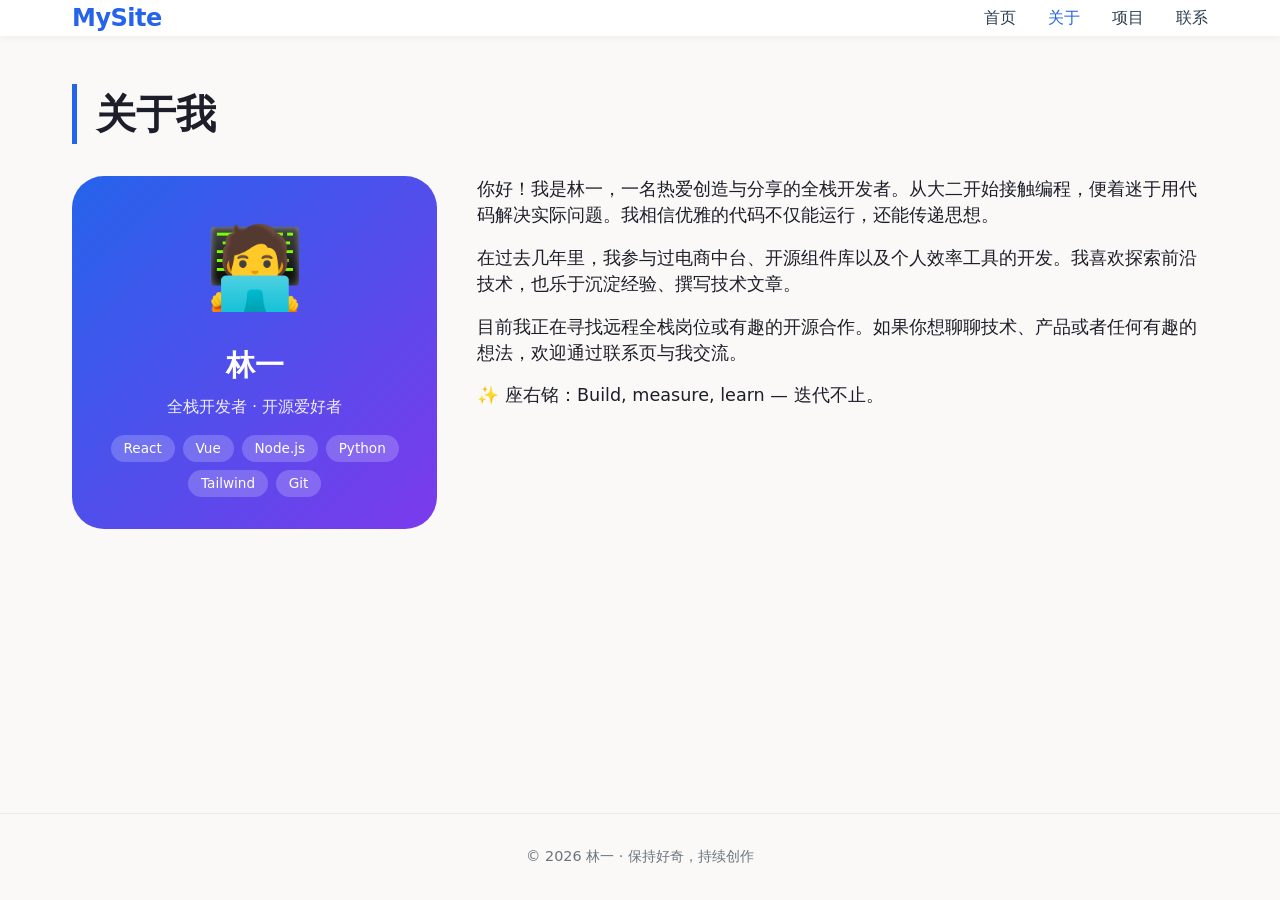
==== pages/about.html @ be33225a "Add files via upload" ====
<!DOCTYPE html>
<html lang="zh-CN">
<head>
    <meta charset="UTF-8">
    <meta name="viewport" content="width=device-width, initial-scale=1.0">
    <title>关于我 | 林一</title>
    <link rel="stylesheet" href="../assets/css/style.css">
</head>
<body>
    <nav class="main-nav">
        <div class="container nav-container">
            <div class="logo"><a href="../index.html">MySite</a></div>
            <ul class="nav-links">
                <li><a href="../index.html">首页</a></li>
                <li><a href="about.html">关于</a></li>
                <li><a href="projects.html">项目</a></li>
                <li><a href="contact.html">联系</a></li>
            </ul>
        </div>
    </nav>

    <main>
        <div class="container">
            <h1 class="page-title">关于我</h1>
            <div class="about-grid">
                <div class="avatar">
                    <div class="avatar-icon">🧑‍💻</div>
                    <h2>林一</h2>
                    <div class="tagline">全栈开发者 · 开源爱好者</div>
                    <div class="skills">
                        <span>React</span><span>Vue</span><span>Node.js</span>
                        <span>Python</span><span>Tailwind</span><span>Git</span>
                    </div>
                </div>
                <div class="bio">
                    <p>你好！我是林一，一名热爱创造与分享的全栈开发者。从大二开始接触编程，便着迷于用代码解决实际问题。我相信优雅的代码不仅能运行，还能传递思想。</p>
                    <p>在过去几年里，我参与过电商中台、开源组件库以及个人效率工具的开发。我喜欢探索前沿技术，也乐于沉淀经验、撰写技术文章。</p>
                    <p>目前我正在寻找远程全栈岗位或有趣的开源合作。如果你想聊聊技术、产品或者任何有趣的想法，欢迎通过联系页与我交流。</p>
                    <p>✨ 座右铭：Build, measure, learn — 迭代不止。</p>
                </div>
            </div>
        </div>
    </main>

    <footer>
        <div class="container">
            <p>© 2026 林一 · 保持好奇，持续创作</p>
        </div>
    </footer>

    <script src="../assets/js/main.js"></script>
</body>
</html>
---- assets/css/style.css ----
/* ===== 全局重置 & 基础样式 ===== */
* {
    margin: 0;
    padding: 0;
    box-sizing: border-box;
}

body {
    font-family: system-ui, -apple-system, 'Segoe UI', Roboto, 'Helvetica Neue', sans-serif;
    background: #faf9f8;
    color: #1e1e2a;
    line-height: 1.5;
    display: flex;
    flex-direction: column;
    min-height: 100vh;
}

/* 容器：统一内容宽度 */
.container {
    max-width: 1200px;
    margin: 0 auto;
    padding: 0 2rem;
}

/* ===== 导航栏 ===== */
.main-nav {
    background: white;
    box-shadow: 0 2px 8px rgba(0,0,0,0.05);
    position: sticky;
    top: 0;
    z-index: 100;
}

.nav-container {
    display: flex;
    justify-content: space-between;
    align-items: center;
    flex-wrap: wrap;
    gap: 1rem;
}

.logo a {
    font-size: 1.5rem;
    font-weight: 700;
    text-decoration: none;
    color: #2563eb;
    letter-spacing: -0.5px;
}

.nav-links {
    display: flex;
    gap: 2rem;
    list-style: none;
}

.nav-links a {
    text-decoration: none;
    color: #2c3e50;
    font-weight: 500;
    transition: color 0.2s;
}

.nav-links a:hover,
.nav-links a.active {
    color: #2563eb;
}

/* ===== 主要内容区 ===== */
main {
    flex: 1;
    padding: 3rem 0 4rem;
}

.page-title {
    font-size: 2.5rem;
    margin-bottom: 2rem;
    border-left: 5px solid #2563eb;
    padding-left: 1.2rem;
}

/* ===== 关于页面 ===== */
.about-grid {
    display: grid;
    grid-template-columns: 1fr 2fr;
    gap: 2.5rem;
    align-items: start;
}

.avatar {
    background: linear-gradient(135deg, #2563eb, #7c3aed);
    border-radius: 2rem;
    padding: 2rem;
    text-align: center;
    color: white;
}

.avatar-icon {
    font-size: 5rem;
    margin-bottom: 1rem;
}

.avatar h2 {
    font-size: 1.8rem;
    margin-bottom: 0.5rem;
}

.tagline {
    font-size: 1rem;
    opacity: 0.9;
}

.skills {
    margin-top: 1rem;
    display: flex;
    flex-wrap: wrap;
    gap: 0.5rem;
    justify-content: center;
}

.skills span {
    background: rgba(255,255,255,0.2);
    padding: 0.2rem 0.8rem;
    border-radius: 30px;
    font-size: 0.85rem;
}

.bio p {
    margin-bottom: 1rem;
    font-size: 1.1rem;
}

/* ===== 项目卡片 ===== */
.projects-grid {
    display: grid;
    grid-template-columns: repeat(auto-fill, minmax(320px, 1fr));
    gap: 2rem;
}

.project-card {
    background: white;
    border-radius: 1.2rem;
    padding: 1.5rem;
    box-shadow: 0 8px 20px rgba(0,0,0,0.05);
    transition: transform 0.2s, box-shadow 0.2s;
}

.project-card:hover {
    transform: translateY(-5px);
    box-shadow: 0 15px 30px rgba(0,0,0,0.1);
}

.project-title {
    font-size: 1.5rem;
    margin-bottom: 0.75rem;
    color: #0f172a;
}

.project-desc {
    color: #334155;
    margin-bottom: 1rem;
}

.project-tech {
    display: flex;
    flex-wrap: wrap;
    gap: 0.5rem;
    margin-bottom: 1.2rem;
}

.tech-tag {
    background: #eef2ff;
    color: #2563eb;
    padding: 0.2rem 0.7rem;
    border-radius: 30px;
    font-size: 0.8rem;
}

.project-link {
    text-decoration: none;
    font-weight: 500;
    color: #2563eb;
    display: inline-flex;
    align-items: center;
    gap: 0.3rem;
}

/* ===== 联系页面 ===== */
.contact-wrapper {
    display: grid;
    grid-template-columns: 1fr 1.2fr;
    gap: 2.5rem;
}

.contact-info {
    background: white;
    padding: 2rem;
    border-radius: 1.5rem;
    box-shadow: 0 4px 12px rgba(0,0,0,0.05);
}

.contact-info h3,
.contact-form h3 {
    font-size: 1.5rem;
    margin-bottom: 1.2rem;
}

.info-item {
    display: flex;
    align-items: center;
    gap: 0.8rem;
    margin-bottom: 1.2rem;
    font-size: 1rem;
}

.social-links {
    margin-top: 1.8rem;
    display: flex;
    gap: 1.2rem;
}

.social-links a {
    text-decoration: none;
    color: #2c3e50;
    font-weight: 500;
    transition: color 0.2s;
}

.social-links a:hover {
    color: #2563eb;
}

/* 表单样式 */
.contact-form {
    background: white;
    padding: 2rem;
    border-radius: 1.5rem;
    box-shadow: 0 4px 12px rgba(0,0,0,0.05);
}

.form-group {
    margin-bottom: 1.2rem;
}

label {
    display: block;
    margin-bottom: 0.4rem;
    font-weight: 500;
}

input, textarea {
    width: 100%;
    padding: 0.8rem 1rem;
    border: 1px solid #e2e8f0;
    border-radius: 0.8rem;
    font-family: inherit;
    font-size: 1rem;
    transition: border 0.2s;
}

input:focus, textarea:focus {
    outline: none;
    border-color: #2563eb;
    box-shadow: 0 0 0 3px rgba(37,99,235,0.1);
}

.btn-submit {
    background: #2563eb;
    color: white;
    border: none;
    padding: 0.8rem 1.5rem;
    font-size: 1rem;
    border-radius: 2rem;
    cursor: pointer;
    font-weight: 500;
    transition: background 0.2s;
}

.btn-submit:hover {
    background: #1d4ed8;
}

/* 提示消息 */
#form-message {
    margin-top: 1rem;
    font-size: 0.9rem;
    padding: 0.5rem;
    border-radius: 0.5rem;
}

/* ===== 页脚 ===== */
footer {
    text-align: center;
    padding: 2rem 0;
    border-top: 1px solid #e9ecef;
    color: #6c757d;
    font-size: 0.9rem;
}

/* ===== 响应式 ===== */
@media (max-width: 768px) {
    .nav-container {
        flex-direction: column;
        padding: 1rem 0;
    }
    .about-grid,
    .contact-wrapper {
        grid-template-columns: 1fr;
    }
    .page-title {
        font-size: 2rem;
    }
    .container {
        padding: 0 1.2rem;
    }
}

/* ===== 首页额外样式 ===== */
.hero {
    text-align: center;
    padding: 4rem 0 3rem;
}

.hero h1 {
    font-size: 3rem;
    margin-bottom: 1rem;
    color: #0f172a;
}

.hero-subtitle {
    font-size: 1.25rem;
    color: #4b5563;
    margin-bottom: 2rem;
}

.hero-buttons {
    display: flex;
    gap: 1rem;
    justify-content: center;
}

.btn-primary, .btn-secondary {
    display: inline-block;
    padding: 0.75rem 1.8rem;
    border-radius: 2rem;
    text-decoration: none;
    font-weight: 500;
    transition: all 0.2s;
}

.btn-primary {
    background: #2563eb;
    color: white;
}

.btn-primary:hover {
    background: #1d4ed8;
    transform: translateY(-2px);
}

.btn-secondary {
    background: #f1f5f9;
    color: #1e293b;
    border: 1px solid #cbd5e1;
}

.btn-secondary:hover {
    background: #e2e8f0;
    transform: translateY(-2px);
}

/* 特色卡片 */
.feature-cards {
    display: grid;
    grid-template-columns: repeat(auto-fit, minmax(280px, 1fr));
    gap: 2rem;
    margin: 3rem 0 2rem;
}

.card {
    background: white;
    padding: 2rem 1.5rem;
    border-radius: 1.5rem;
    text-align: center;
    box-shadow: 0 8px 20px rgba(0,0,0,0.05);
    transition: transform 0.2s, box-shadow 0.2s;
}

.card:hover {
    transform: translateY(-5px);
    box-shadow: 0 15px 30px rgba(0,0,0,0.1);
}

.card-icon {
    font-size: 2.5rem;
    margin-bottom: 1rem;
}

.card h3 {
    font-size: 1.5rem;
    margin-bottom: 0.75rem;
}

.card p {
    color: #4b5563;
    margin-bottom: 1.2rem;
    line-height: 1.4;
}

.card-link {
    text-decoration: none;
    font-weight: 500;
    color: #2563eb;
}
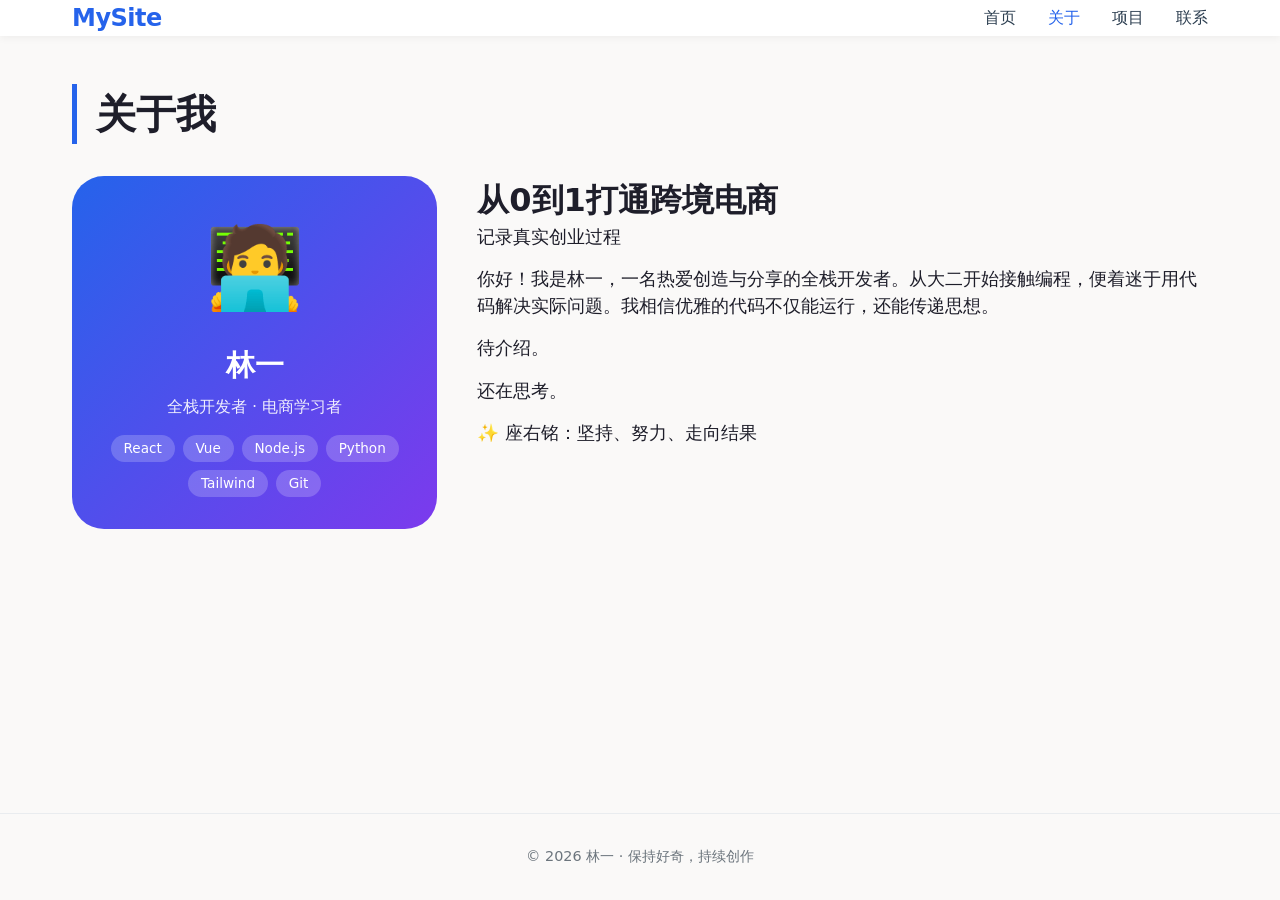
==== commit 0c4a0b7c: "Add files via upload" ====
--- a/pages/about.html
+++ b/pages/about.html
@@ -26,17 +26,20 @@
                 <div class="avatar">
                     <div class="avatar-icon">🧑‍💻</div>
                     <h2>林一</h2>
-                    <div class="tagline">全栈开发者 · 开源爱好者</div>
+                    <div class="tagline">全栈开发者 · 电商学习者</div>
                     <div class="skills">
                         <span>React</span><span>Vue</span><span>Node.js</span>
                         <span>Python</span><span>Tailwind</span><span>Git</span>
                     </div>
                 </div>
                 <div class="bio">
+					<!-- ① 个人定位 -->
+					<h1>从0到1打通跨境电商</h1>
+					<p>记录真实创业过程</p>
                     <p>你好！我是林一，一名热爱创造与分享的全栈开发者。从大二开始接触编程，便着迷于用代码解决实际问题。我相信优雅的代码不仅能运行，还能传递思想。</p>
-                    <p>在过去几年里，我参与过电商中台、开源组件库以及个人效率工具的开发。我喜欢探索前沿技术，也乐于沉淀经验、撰写技术文章。</p>
-                    <p>目前我正在寻找远程全栈岗位或有趣的开源合作。如果你想聊聊技术、产品或者任何有趣的想法，欢迎通过联系页与我交流。</p>
-                    <p>✨ 座右铭：Build, measure, learn — 迭代不止。</p>
+                    <p>待介绍。</p>
+                    <p>还在思考。</p>
+                    <p>✨ 座右铭：坚持、努力、走向结果</p>
                 </div>
             </div>
         </div>
